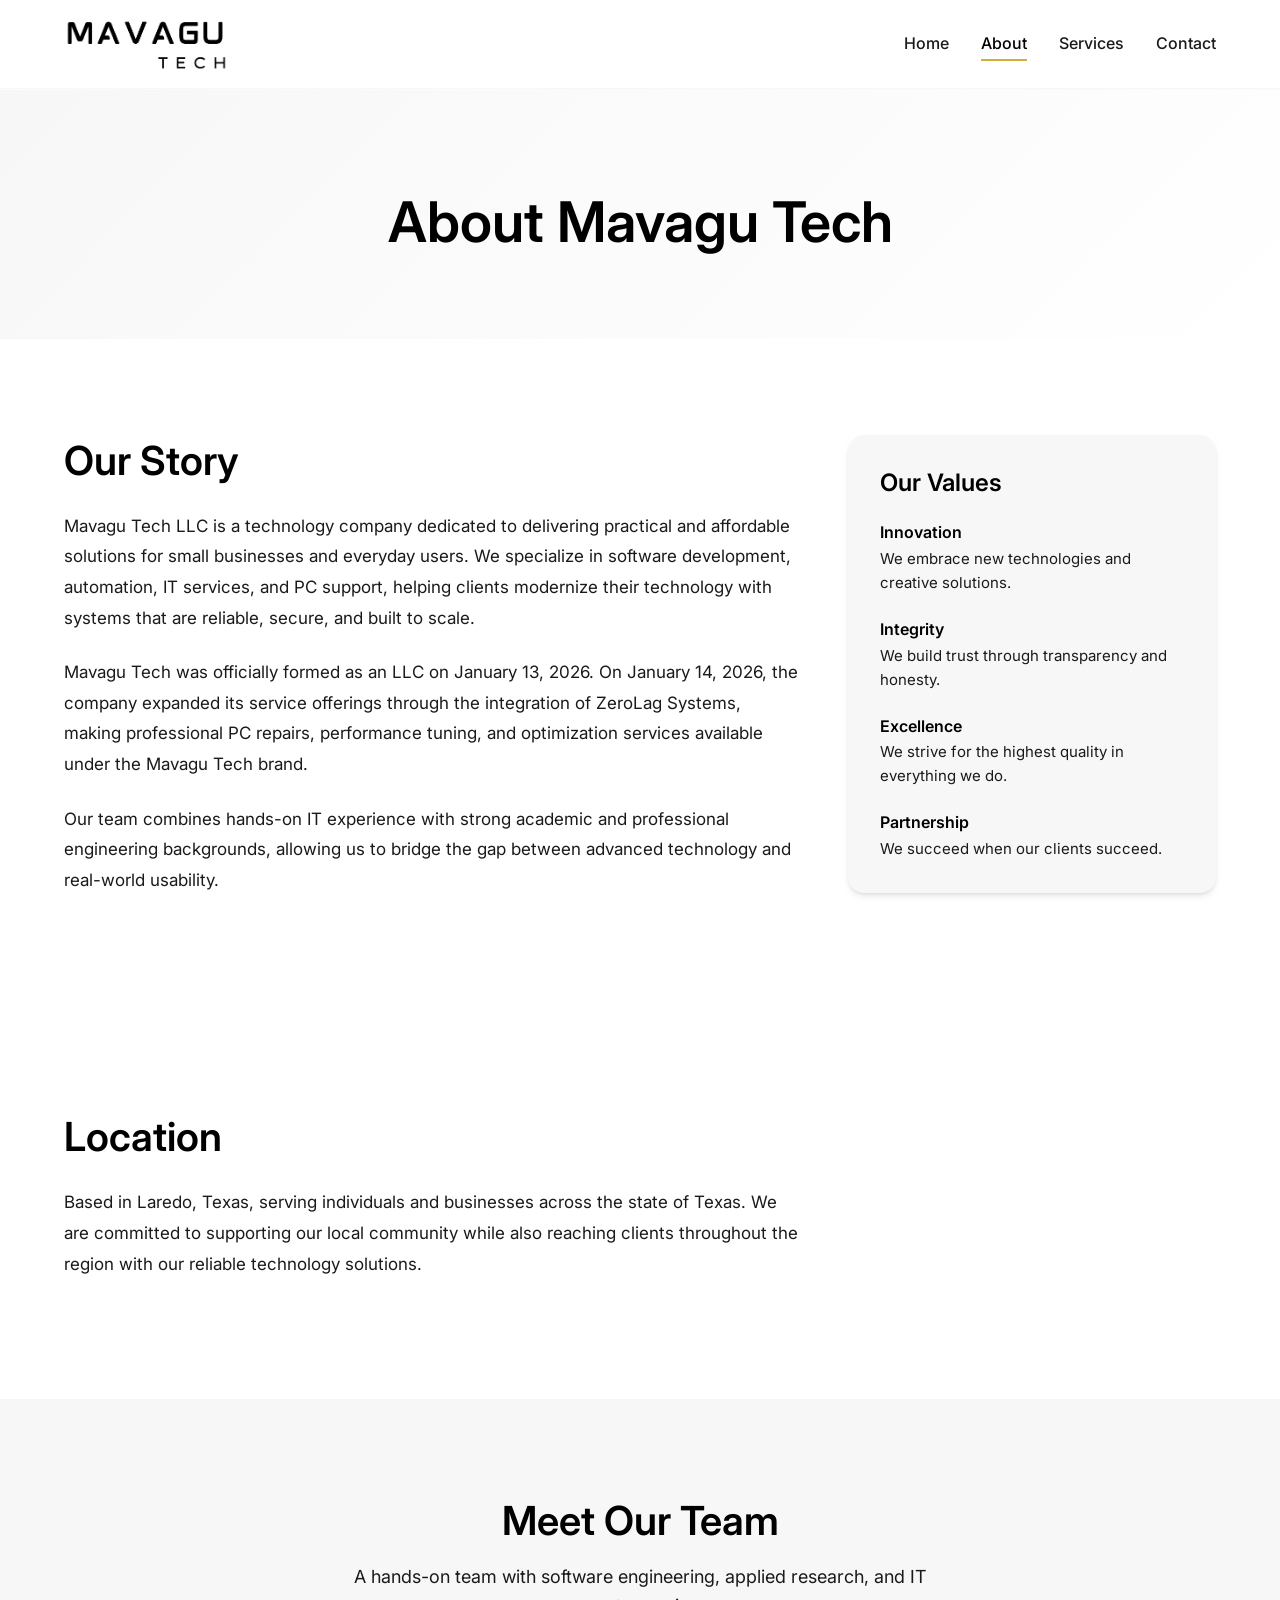
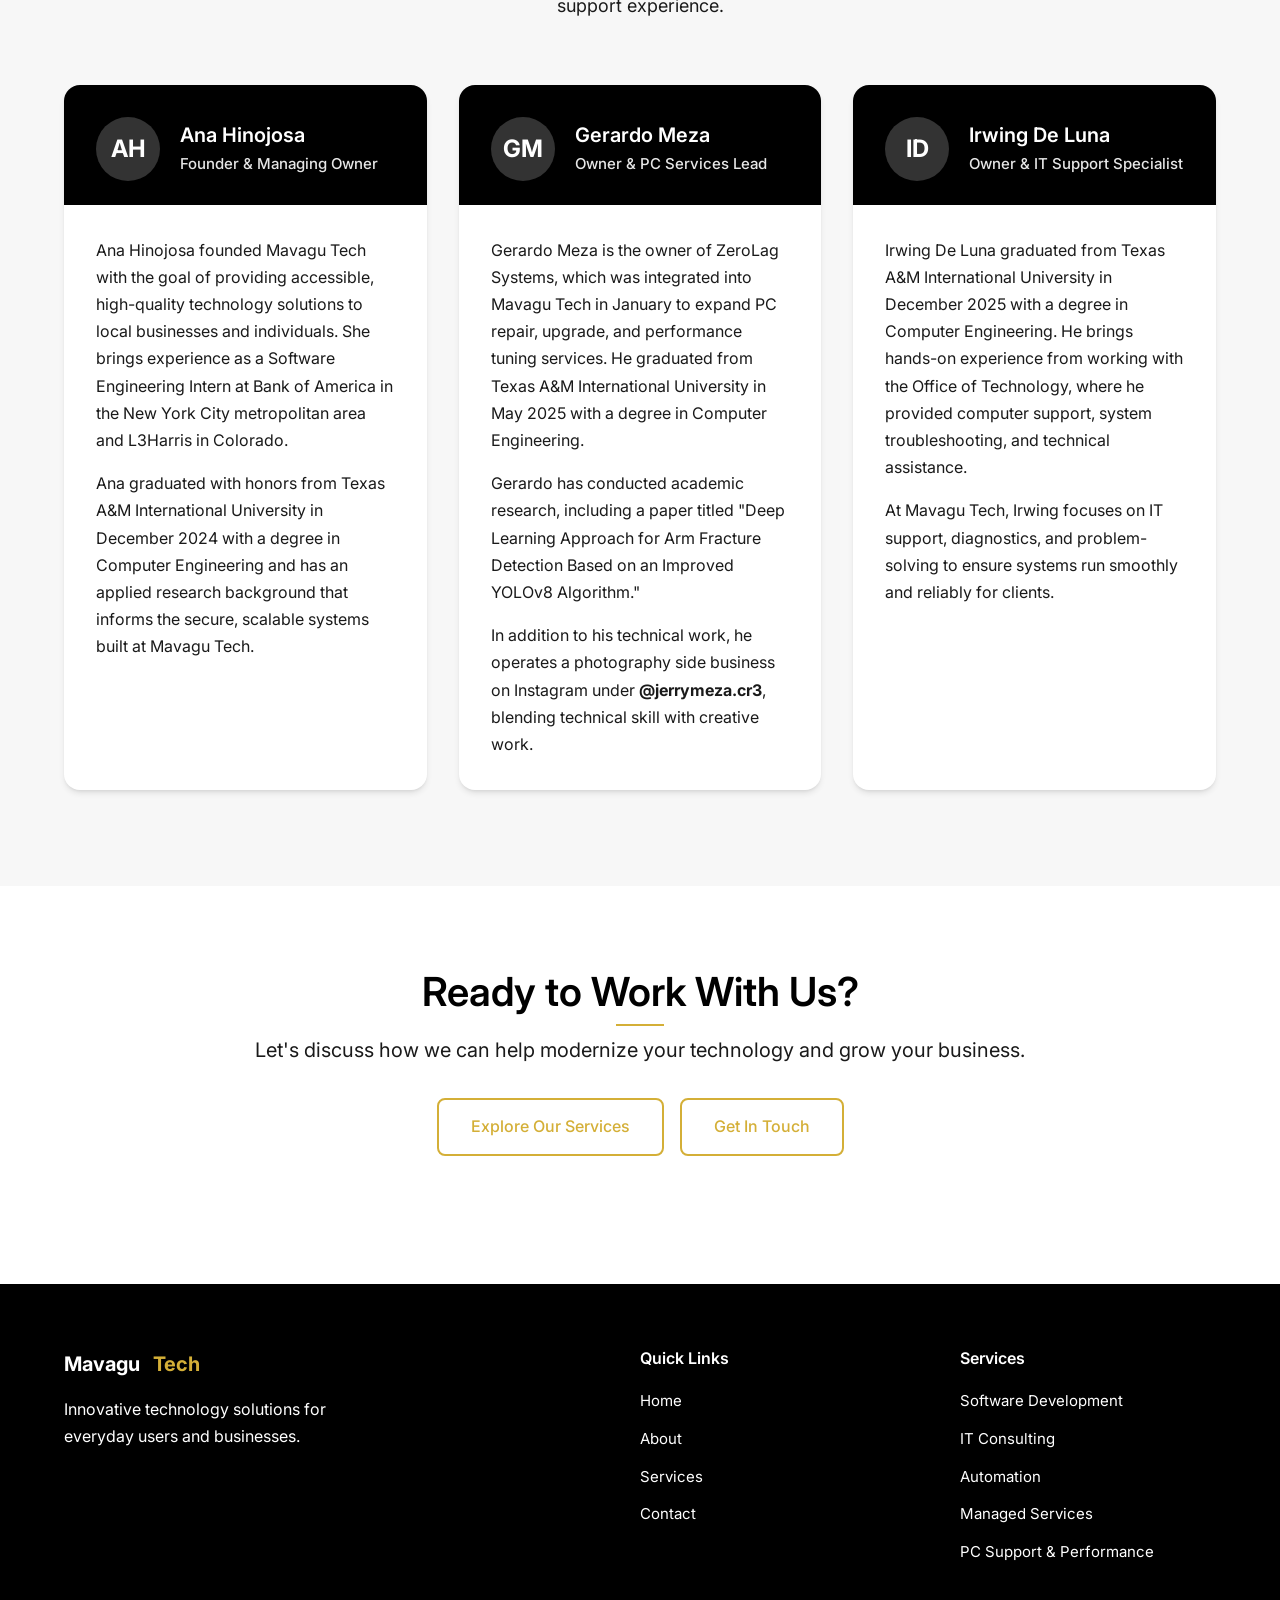
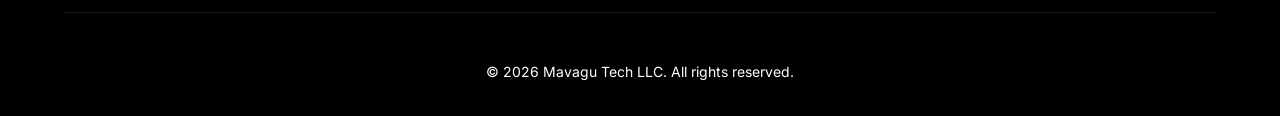
==== about/index.html @ 346a7f09 "done html" ====
<!DOCTYPE html>
<html lang="en">
<head>
  <meta charset="UTF-8" />
  <meta name="viewport" content="width=device-width, initial-scale=1.0" />
  <meta name="description" content="Learn more about Mavagu Tech LLC — our mission, experience, and values." />
  <title>About | Mavagu Tech</title>
  <link rel="stylesheet" href="/css/styles.css" />
  <link rel="preconnect" href="https://fonts.googleapis.com" />
  <link rel="preconnect" href="https://fonts.gstatic.com" crossorigin />
  <link href="https://fonts.googleapis.com/css2?family=Inter:wght@300;400;500;600;700&display=swap" rel="stylesheet" />
</head>

<body>
  <!-- Navigation -->
  <nav class="navbar">
    <div class="container">
      <a href="/" class="logo" aria-label="Mavagu Tech Home">
        <img src="/images/logo.png" alt="Mavagu Tech" class="logo-img" width="746" height="254" />
      </a>

      <button class="nav-toggle" aria-label="Toggle navigation" aria-expanded="false">
        <span class="hamburger"></span>
      </button>

      <ul class="nav-menu">
	        <li><a href="/" class="nav-link">Home</a></li>
	        <li><a href="/about/" class="nav-link active">About</a></li>
	        <li><a href="/service/" class="nav-link">Services</a></li>
	        <li><a href="/contact/" class="nav-link">Contact</a></li>
      </ul>
    </div>
  </nav>

  <!-- Page Content -->
  <main class="page">
    <!-- Hero Section -->
    <section class="page-hero about-hero">
      <div class="container">
        <div class="page-hero-content">
          <h1 class="page-hero-title">About Mavagu Tech</h1>
        </div>
      </div>
    </section>

    <!-- Company Story -->
    <section class="about-story">
      <div class="container">
        <div class="about-grid">
          <div class="about-main">
            <h2>Our Story</h2>
            <p>
              Mavagu Tech LLC is a technology company dedicated to delivering practical and affordable solutions for small businesses and everyday users.
              We specialize in software development, automation, IT services, and PC support, helping clients modernize their technology with systems
              that are reliable, secure, and built to scale.
            </p>

            <p>
              Mavagu Tech was officially formed as an LLC on January 13, 2026. On January 14, 2026, the company expanded its
              service offerings through the integration of ZeroLag Systems, making professional PC repairs, performance tuning, and optimization services
              available under the Mavagu Tech brand.
            </p>

            <p>
              Our team combines hands-on IT experience with strong academic and professional engineering backgrounds, allowing us to bridge the gap between
              advanced technology and real-world usability.
            </p>
          </div>

          <div class="about-sidebar">
            <div class="values-card">
              <h3>Our Values</h3>

              <div class="value-item">
                <div class="value-content">
                  <h4>Innovation</h4>
                  <p>We embrace new technologies and creative solutions.</p>
                </div>
              </div>

              <div class="value-item">
                <div class="value-content">
                  <h4>Integrity</h4>
                  <p>We build trust through transparency and honesty.</p>
                </div>
              </div>

              <div class="value-item">
                <div class="value-content">
                  <h4>Excellence</h4>
                  <p>We strive for the highest quality in everything we do.</p>
                </div>
              </div>

              <div class="value-item">
                <div class="value-content">
                  <h4>Partnership</h4>
                  <p>We succeed when our clients succeed.</p>
                </div>
              </div>

            </div>
          </div>
        </div>
      </div>
    </section>

        <!-- Company work -->
    <section class="about-story">
      <div class="container">
        <div class="about-grid">
          <div class="about-main">
            <h2>Location</h2>
            <p>
              Based in Laredo, Texas, serving individuals and businesses across the state of Texas.
              We are committed to supporting our local community while also reaching clients throughout the region with our reliable technology solutions.
            </p>
            </div>
        </div>
      </div>
    </section>

    <!-- Team Section -->
    <section class="team-section">
      <div class="container">
        <div class="section-header">
          <h2 class="section-title">Meet Our Team</h2>
          <p class="section-subtitle">
            A hands-on team with software engineering, applied research, and IT support experience.
          </p>
        </div>

        <div class="team-grid">
          <!-- Ana Hinojosa -->
          <div class="team-card">
            <div class="team-card-header">
              <div class="team-avatar">AH</div>
              <div class="team-info">
                <h3>Ana Hinojosa</h3>
                <p class="team-role">Founder & Managing Owner</p>
              </div>
            </div>
            <div class="team-card-body">
              <p>
                Ana Hinojosa founded Mavagu Tech with the goal of providing accessible, high-quality technology solutions to local businesses and individuals.
                She brings experience as a Software Engineering Intern at Bank of America in the New York City metropolitan area and L3Harris in Colorado.
              </p>
              <p>
                Ana graduated with honors from Texas A&M International University in December 2024 with a degree in Computer Engineering and has an applied research background that informs the secure,
                scalable systems built at Mavagu Tech.
              </p>
            </div>
          </div>

          <!-- Gerardo Meza -->
          <div class="team-card">
            <div class="team-card-header">
              <div class="team-avatar">GM</div>
              <div class="team-info">
                <h3>Gerardo Meza</h3>
                <p class="team-role">Owner & PC Services Lead</p>
              </div>
            </div>
            <div class="team-card-body">
              <p>
                Gerardo Meza is the owner of ZeroLag Systems, which was integrated into Mavagu Tech in January to expand PC repair, upgrade, and performance tuning
                services. He graduated from Texas A&M International University in May 2025 with a degree in Computer Engineering.
              </p>
              <p>
                Gerardo has conducted academic research, including a paper titled
                "Deep Learning Approach for Arm Fracture Detection Based on an Improved YOLOv8 Algorithm."
              </p>
              <p>
                In addition to his technical work, he operates a photography side business on Instagram under <strong>@jerrymeza.cr3</strong>, blending technical
                skill with creative work.
              </p>
            </div>
          </div>

          <!-- Irwing De Luna -->
          <div class="team-card">
            <div class="team-card-header">
              <div class="team-avatar">ID</div>
              <div class="team-info">
                <h3>Irwing De Luna</h3>
                <p class="team-role">Owner & IT Support Specialist</p>
              </div>
            </div>
            <div class="team-card-body">
              <p>
                Irwing De Luna graduated from Texas A&M International University in December 2025 with a degree in Computer Engineering.
                He brings hands-on experience from working with the Office of Technology, where he provided computer support, system troubleshooting, and technical assistance.
              </p>
              <p>
                At Mavagu Tech, Irwing focuses on IT support, diagnostics, and problem-solving to ensure systems run smoothly and reliably for clients.
              </p>
            </div>
          </div>
        </div>
      </div>
    </section>

    <!-- CTA Section -->
    <section class="cta-section">
      <div class="container">
        <div class="cta-box">
          <h2>Ready to Work With Us?</h2>
          <p>Let's discuss how we can help modernize your technology and grow your business.</p>
          <div class="cta-buttons">
	            <a href="/service/" class="btn btn-match">Explore Our Services</a>
	            <a href="/contact/" class="btn btn-match">Get In Touch</a>
          </div>
        </div>
      </div>
    </section>
  </main>

  <!-- Footer -->
  <footer class="footer">
    <div class="container">
      <div class="footer-content">
        <div class="footer-brand">
          <a href="/" class="logo" aria-label="Mavagu Tech Home">
            <span class="logo-text">Mavagu</span><span class="logo-accent">Tech</span>
          </a>
          <p>Innovative technology solutions for everyday users and businesses.</p>
        </div>

        <div class="footer-links">
          <h4>Quick Links</h4>
          <ul>
            <li><a href="/">Home</a></li>
            <li><a href="/about/">About</a></li>
            <li><a href="/service/">Services</a></li>
            <li><a href="/contact/">Contact</a></li>
          </ul>
        </div>

        <div class="footer-links">
          <h4>Services</h4>
          <ul>
            <li><a href="/service/">Software Development</a></li>
            <li><a href="/service/">IT Consulting</a></li>
            <li><a href="/service/">Automation</a></li>
            <li><a href="/service/">Managed Services</a></li>
            <li><a href="/service/">PC Support & Performance</a></li>
          </ul>
        </div>
      </div>

      <div class="footer-bottom">
        <p>&copy; 2026 Mavagu Tech LLC. All rights reserved.</p>
      </div>
    </div>
  </footer>

  <script src="/js/main.js" defer></script>
</body>
</html>
---- css/styles.css ----
/* =========================
   CSS Variables
========================= */
:root {
  --primary-color: #000000;
  --primary-dark: #000000;
  --primary-light: #000000;
  --secondary-color: #000000;
  --accent-color: #d4af37;

  --text-primary: #111111;
  --text-secondary: #1a1a1a;
  --text-light: #4d4d4d;

  --bg-primary: #ffffff;
  --bg-secondary: #f7f7f7;
  --bg-dark: #000000;

  --border-color: #e6e6e6;

  --shadow-sm: 0 1px 2px 0 rgb(0 0 0 / 0.05);
  --shadow-md: 0 4px 6px -1px rgb(0 0 0 / 0.1), 0 2px 4px -2px rgb(0 0 0 / 0.1);
  --shadow-lg: 0 10px 15px -3px rgb(0 0 0 / 0.1), 0 4px 6px -4px rgb(0 0 0 / 0.1);
  --shadow-xl: 0 20px 25px -5px rgb(0 0 0 / 0.1), 0 8px 10px -6px rgb(0 0 0 / 0.1);
  
  --accent-soft: rgba(212, 175, 55, 0.12);  /* light hover / background hint */
  --accent-ring: rgba(212, 175, 55, 0.25);  /* focus outline */
  --accent-border: rgba(212, 175, 55, 0.35); /* thin borders */

  --radius-sm: 0.375rem;
  --radius-md: 0.5rem;
  --radius-lg: 0.75rem;
  --radius-xl: 1rem;

  --transition: all 0.3s ease;
}

/* =========================
   Reset & Base
========================= */
*,
*::before,
*::after {
  box-sizing: border-box;
  margin: 0;
  padding: 0;
}

body {
  font-family: "Inter", -apple-system, BlinkMacSystemFont, "Segoe UI", Roboto, Oxygen, Ubuntu, sans-serif;
  font-size: 16px;
  line-height: 1.6;
  color: var(--text-primary);
  background-color: var(--bg-primary);
}

a {
  text-decoration: none;
  color: inherit;
  transition: var(--transition);
}

ul {
  list-style: none;
}

img {
  max-width: 100%;
  height: auto;
  display: block;
}

/* =========================
   Layout
========================= */
.container {
  width: 100%;
  max-width: 1200px;
  margin: 0 auto;
  padding: 0 1.5rem;
}

.page {
  padding-top: 90px;
}

/* =========================
   Typography
========================= */
h1,
h2,
h3,
h4,
h5,
h6 {
  font-weight: 600;
  line-height: 1.3;
  color: var(--secondary-color);
}

h1 {
  font-size: clamp(2rem, 5vw, 3.5rem);
}

h2 {
  font-size: clamp(1.75rem, 4vw, 2.5rem);
}

h3 {
  font-size: clamp(1.25rem, 3vw, 1.5rem);
}

/* =========================
   Buttons
========================= */
.btn {
  display: inline-flex;
  align-items: center;
  justify-content: center;
  padding: 0.875rem 2rem;
  font-size: 1rem;
  font-weight: 500;
  border-radius: var(--radius-md);
  border: 2px solid var(--accent-color);
  cursor: pointer;
  transition: var(--transition);
  text-decoration: none;
  background-color: #ffffff;
  color: var(--accent-color);
}

.btn:hover,
.btn-accent:hover,
.btn-secondary:hover,
.btn-match:hover {
  background-color: var(--accent-soft);
  transform: translateY(-2px);
  box-shadow: var(--shadow-md);
}
:focus-visible {
  outline: none;
  box-shadow: 0 0 0 3px var(--accent-ring);
  border-radius: 6px;
}

.btn-accent,
.btn-secondary,
.btn-match {
  background-color: #ffffff;
  color: var(--accent-color);
  border-color: var(--accent-color);
}

.btn-full {
  width: 100%;
}

/* =========================
   Navigation
========================= */
.navbar {
  position: fixed;
  top: 0;
  left: 0;
  right: 0;
  background-color: rgba(255, 255, 255, 0.95);
  backdrop-filter: blur(10px);
  z-index: 1000;
  padding: 1rem 0;
  box-shadow: var(--shadow-sm);
}
.navbar.is-scrolled {
  box-shadow: var(--shadow-md);
}

.navbar .container {
  display: flex;
  align-items: center;
  justify-content: space-between;
}

.logo {
  font-size: 1.5rem;
  font-weight: 700;
  display: inline-flex;
  align-items: center;
  gap: 0.75rem;
}

.logo-img {
  height: 56px;
  width: auto;
  object-fit: contain;
}

.logo-text {
  color: var(--secondary-color);
}

.logo-accent {
  color: var(--accent-color);
}

.nav-menu {
  display: flex;
  align-items: center;
  gap: 2rem;
}

.nav-overlay {
  position: fixed;
  inset: 0;
  background: rgba(0, 0, 0, 0.45);
  opacity: 0;
  pointer-events: none;
  transition: var(--transition);
  z-index: 900;
}

.nav-overlay.active {
  opacity: 1;
  pointer-events: auto;
}

.nav-link {
  font-weight: 500;
  color: var(--text-secondary);
  padding: 0.5rem 0;
  position: relative;
}

.nav-link:hover,
.nav-link.active {
  color: var(--accent-color);
}


.nav-link::after {
  content: "";
  position: absolute;
  bottom: 0;
  left: 0;
  width: 0;
  height: 2px;
  background-color: var(--accent-color);
  transition: var(--transition);
}

.nav-link:hover::after,
.nav-link.active::after {
  width: 100%;
}

.nav-link.active {
  color: var(--primary-color);
}

.nav-toggle {
  display: none;
  flex-direction: column;
  gap: 5px;
  background: none;
  border: none;
  cursor: pointer;
  padding: 0.5rem;
}

.hamburger {
  width: 24px;
  height: 2px;
  background-color: var(--secondary-color);
  position: relative;
  transition: var(--transition);
}

.hamburger::before,
.hamburger::after {
  content: "";
  position: absolute;
  left: 0;
  width: 24px;
  height: 2px;
  background-color: var(--secondary-color);
  transition: var(--transition);
}

.hamburger::before {
  top: -7px;
}

.hamburger::after {
  top: 7px;
}

/* =========================
   Hero
========================= */
.hero {
  position: relative;
  min-height: 100vh;
  display: flex;
  align-items: center;
  padding: 8rem 0 4rem;
  overflow: hidden;
}

.hero-bg {
  position: absolute;
  top: 0;
  right: 0;
  width: 50%;
  height: 100%;
  background: linear-gradient(135deg, var(--bg-secondary) 0%, var(--bg-primary) 100%);
  clip-path: polygon(20% 0, 100% 0, 100% 100%, 0% 100%);
  opacity: 0.1;
  z-index: -1;
}

.home-hero {
  background: var(--bg-primary);
  color: var(--text-primary);
  box-shadow: none;
}

.home-hero .hero-bg {
  opacity: 0.04;
}

.hero-grid {
  display: grid;
  grid-template-columns: repeat(2, minmax(0, 1fr));
  gap: 3rem;
  align-items: center;
}

.hero-kicker {
  display: inline-flex;
  align-items: center;
  gap: 0.5rem;
  text-transform: uppercase;
  letter-spacing: 0.3em;
  font-size: 0.75rem;
  font-weight: 600;
  color: var(--accent-color);
  margin-bottom: 1rem;
}


.home-hero .hero-content {
  padding: 2rem 0;
}

.home-hero .hero-title {
  color: var(--primary-color);
}

.home-hero .hero-subtitle {
  color: var(--text-secondary);
  max-width: 560px;
}

.hero-media {
  position: relative;
  display: flex;
  justify-content: center;
  align-items: center;
}

.hero-content {
  max-width: 700px;
  animation: fadeInUp 0.8s ease-out;
}

.hero-title {
  margin-bottom: 1.5rem;
  color: var(--secondary-color);
}

.hero-subtitle {
  font-size: 1.25rem;
  color: var(--text-secondary);
  margin-bottom: 2.5rem;
  line-height: 1.8;
}

.hero-image {
  width: min(420px, 100%);
  height: auto;
  border-radius: var(--radius-xl);
  box-shadow: var(--shadow-lg);
  border: 1px solid rgba(0, 0, 0, 0.08);
  background: #ffffff;
}

.hero-cta {
  display: flex;
  gap: 1rem;
  flex-wrap: wrap;
}

/* =========================
   Page Hero
========================= */
.page-hero {
  background: linear-gradient(135deg, var(--bg-secondary) 0%, var(--bg-primary) 100%);
  padding: 6rem 0 4rem;
  text-align: center;
}

.about-hero {
  background: linear-gradient(135deg, var(--bg-secondary) 0%, var(--bg-primary) 100%);
  color: var(--text-primary);
  box-shadow: none;
}

.page-hero-content {
  max-width: 800px;
  margin: 0 auto;
}

.page-hero-title {
  margin-bottom: 1rem;
  color: var(--secondary-color);
}

.page-hero-subtitle {
  font-size: 1.25rem;
  color: var(--text-secondary);
  line-height: 1.8;
}

/* =========================
   Sections
========================= */
section {
  padding: 6rem 0;
}

.section-header {
  text-align: center;
  margin-bottom: 4rem;
}

.section-title {
  margin-bottom: 1rem;
}

.section-subtitle {
  font-size: 1.125rem;
  color: var(--text-secondary);
  max-width: 600px;
  margin: 0 auto;
}

/* =========================
   About (index compatibility)
========================= */
.about-content {
  max-width: 800px;
}

.about-description {
  color: var(--text-secondary);
  margin-bottom: 1.5rem;
  line-height: 1.8;
}

/* =========================
   About Story
========================= */
.about-story {
  background-color: var(--bg-primary);
}

.about-grid {
  display: grid;
  grid-template-columns: 2fr 1fr;
  gap: 3rem;
  align-items: start;
}

.about-main h2 {
  margin-bottom: 1.5rem;
  color: var(--secondary-color);
}

.about-main p {
  color: var(--text-secondary);
  margin-bottom: 1.5rem;
  line-height: 1.8;
  font-size: 1.0625rem;
}

.about-sidebar {
  position: sticky;
  top: 120px;
}

.values-card {
  background-color: var(--bg-secondary);
  padding: 2rem;
  border-radius: var(--radius-xl);
  box-shadow: var(--shadow-md);
}

.values-card h3 {
  margin-bottom: 1.5rem;
  color: var(--secondary-color);
}

.value-item {
  display: flex;
  gap: 1rem;
  margin-bottom: 1.5rem;
}

.value-item:last-child {
  margin-bottom: 0;
}

.value-content h4 {
  font-size: 1rem;
  margin-bottom: 0.25rem;
  color: var(--secondary-color);
}

.value-content p {
  font-size: 0.9375rem;
  color: var(--text-secondary);
  line-height: 1.6;
}

/* =========================
   Services (grid cards)
========================= */
.services {
  background-color: var(--bg-secondary);
}

.services-grid {
  display: grid;
  grid-template-columns: repeat(auto-fit, minmax(320px, 1fr));
  gap: 2rem;
  margin-bottom: 3rem;
}

.service-card {
  background-color: var(--bg-primary);
  padding: 2.5rem;
  border-radius: var(--radius-xl);
  box-shadow: var(--shadow-md);
  transition: var(--transition);
}

.service-card:hover {
  transform: translateY(-8px);
  box-shadow: var(--shadow-xl);
}

.service-title {
  margin-bottom: 1rem;
}

.service-description {
  color: var(--text-secondary);
  line-height: 1.7;
}

.services-cta {
  text-align: center;
}

/* =========================
   Services Detail
========================= */
.services-detail {
  background-color: var(--bg-primary);
  padding: 4rem 0;
}

.service-detail-card {
  background-color: var(--bg-secondary);
  border-radius: var(--radius-xl);
  padding: 3rem;
  margin-bottom: 2.5rem;
  box-shadow: var(--shadow-md);
  transition: var(--transition);
  border-left: 4px solid var(--accent-color);
}

.service-detail-card:hover {
  box-shadow: var(--shadow-lg);
  transform: translateX(4px);
}

.service-detail-card:last-child {
  margin-bottom: 0;
}

.service-detail-header {
  display: flex;
  align-items: center;
  gap: 1.5rem;
  margin-bottom: 1.5rem;
  padding-bottom: 1.5rem;
  border-bottom: 2px solid var(--border-color);
}

.service-number {
  font-size: 2.5rem;
  font-weight: 700;
  color: var(--primary-color);
  line-height: 1;
  opacity: 0.3;
  min-width: 60px;
}

.service-detail-header h2 {
  margin: 0;
  color: var(--secondary-color);
  font-size: clamp(1.5rem, 3vw, 2rem);
}

.service-detail-content {
  padding-left: 76px;
}

.service-intro {
  font-size: 1.125rem;
  color: var(--text-primary);
  margin-bottom: 1.5rem;
  line-height: 1.7;
  font-weight: 500;
}

.service-detail-content h3 {
  font-size: 1.125rem;
  color: var(--secondary-color);
  margin-bottom: 1rem;
  margin-top: 1.5rem;
}

.service-list {
  list-style: none;
  margin: 0 0 1.5rem 0;
  padding: 0;
}

.service-list li {
  color: var(--text-secondary);
  margin-bottom: 0.75rem;
  padding-left: 1.75rem;
  position: relative;
  line-height: 1.7;
}

.service-list li::before {
  content: "→";
  position: absolute;
  left: 0;
  color: var(--accent-color);
  font-weight: 700;
}

.service-sublist {
  list-style: none;
  margin: 0.5rem 0 0 0;
  padding: 0;
}

.service-sublist li {
  color: var(--text-secondary);
  margin-bottom: 0.5rem;
  padding-left: 1.5rem;
  position: relative;
}

.service-sublist li::before {
  content: "•";
  position: absolute;
  left: 0;
  color: var(--primary-light);
}

.service-summary {
  color: var(--text-secondary);
  line-height: 1.7;
  margin-top: 1.5rem;
  padding-top: 1.5rem;
  border-top: 1px solid var(--border-color);
}

/* =========================
   Team
========================= */
.team-section {
  background-color: var(--bg-secondary);
}

.team-grid {
  display: grid;
  grid-template-columns: repeat(auto-fit, minmax(320px, 1fr));
  gap: 2rem;
}

.team-card {
  background-color: var(--bg-primary);
  border-radius: var(--radius-xl);
  box-shadow: var(--shadow-md);
  overflow: hidden;
  transition: var(--transition);
}

.team-card:hover {
  transform: translateY(-4px);
  box-shadow: var(--shadow-xl);
}

.team-card-header {
  display: flex;
  align-items: center;
  gap: 1.25rem;
  padding: 2rem 2rem 1.5rem;
  background: linear-gradient(135deg, var(--primary-color) 0%, var(--primary-light) 100%);
  color: white;
}

.team-avatar {
  width: 64px;
  height: 64px;
  border-radius: 50%;
  background-color: rgba(255, 255, 255, 0.2);
  backdrop-filter: blur(10px);
  display: flex;
  align-items: center;
  justify-content: center;
  font-size: 1.5rem;
  font-weight: 700;
  color: white;
  flex-shrink: 0;
}

.team-info h3 {
  font-size: 1.25rem;
  margin-bottom: 0.25rem;
  color: white;
}

.team-role {
  font-size: 0.9375rem;
  color: rgba(255, 255, 255, 0.9);
  font-weight: 500;
}

.team-card-body {
  padding: 2rem;
}

.team-card-body p {
  color: var(--text-secondary);
  line-height: 1.7;
  margin-bottom: 1rem;
}

.team-card-body p:last-child {
  margin-bottom: 0;
}

/* =========================
   CTA
========================= */
.cta-section {
  background: none;
  padding: 5rem 0;
  margin-bottom: 3rem;
}

.cta-box {
  text-align: center;
  color: var(--primary-color);
}

.cta-box h2 {
  color: var(--primary-color);
  margin-bottom: 1rem;
  font-size: clamp(1.75rem, 4vw, 2.5rem);
  position: relative;
  display: inline-block;
}

.cta-box h2::after {
  content: "";
  position: absolute;
  left: 50%;
  bottom: -0.5rem;
  width: 48px;
  height: 2px;
  background-color: var(--accent-color);
  transform: translateX(-50%);
}
.cta-box p {
  font-size: 1.25rem;
  margin-bottom: 2rem;
  color: var(--text-secondary);
}

.cta-buttons {
  display: flex;
  gap: 1rem;
  justify-content: center;
  flex-wrap: wrap;
}

.cta-section .btn-secondary {
  background-color: #ffffff;
  color: var(--accent-color);
  border-color: var(--accent-color);
}

.cta-section .btn-secondary:hover {
  background-color: var(--accent-soft);
}

.cta-section .btn-primary {
  background-color: #ffffff;
  color: var(--accent-color);
  border-color: var(--accent-color);
}

.cta-section .btn-primary:hover {
  background-color: var(--accent-soft);
}

/* =========================
   Social Links (used on index + contact)
========================= */
.social-cards {
  padding-bottom: 2rem; /* keep tighter spacing before footer */
}

.social-icons {
  display: flex;
  flex-direction: column;
  gap: 1rem;
}

.social-link {
  display: flex;
  align-items: center;
  gap: 1rem;
  padding: 1rem 1.25rem;
  background-color: var(--bg-secondary);
  border-radius: var(--radius-md);
  transition: var(--transition);
  color: var(--text-primary);
  border: 1px solid transparent;
}

.social-link:hover {
  background-color: var(--bg-primary);
  border: 1px solid var(--accent-border);
  color: var(--text-primary);
  transform: translateX(4px);
}

.social-link svg {
  width: 24px;
  height: 24px;
  flex-shrink: 0;
}

.social-link span {
  font-weight: 500;
}

/* =========================
   Contact Section
========================= */
.contact-section {
  background-color: var(--bg-primary);
  padding: 4rem 0 6rem;
}

.contact-grid {
  display: grid;
  grid-template-columns: 1fr 1.5fr;
  gap: 4rem;
  align-items: start;
}

.contact-info-wrapper h2 {
  margin-bottom: 1rem;
  color: var(--secondary-color);
}

.contact-intro {
  color: var(--text-secondary);
  margin-bottom: 2.5rem;
  line-height: 1.7;
}

.contact-methods {
  display: flex;
  flex-direction: column;
  gap: 2rem;
  margin-bottom: 3rem;
}

.contact-method {
  display: flex;
  gap: 1.25rem;
  align-items: flex-start;
}

.contact-icon {
  width: 48px;
  height: 48px;
  background: linear-gradient(135deg, var(--primary-color) 0%, var(--primary-light) 100%);
  border-radius: var(--radius-md);
  display: flex;
  align-items: center;
  justify-content: center;
  color: white;
  flex-shrink: 0;
}

.contact-details h3 {
  font-size: 1rem;
  margin-bottom: 0.25rem;
  color: var(--secondary-color);
}

.contact-details a {
  color: var(--primary-color);
  font-size: 1.125rem;
  font-weight: 500;
  transition: var(--transition);
}

.contact-details a:hover {
  color: var(--primary-dark);
}

.social-links-contact h3 {
  font-size: 1rem;
  margin-bottom: 1rem;
  color: var(--secondary-color);
}

.contact-form-wrapper {
  position: sticky;
  top: 120px;
}

.contact-form-card {
  background-color: var(--bg-secondary);
  padding: 3rem;
  border-radius: var(--radius-xl);
  box-shadow: var(--shadow-lg);
}

.contact-form-card h2 {
  margin-bottom: 0.75rem;
  color: var(--secondary-color);
}

.form-intro {
  color: var(--text-secondary);
  margin-bottom: 2rem;
  line-height: 1.6;
}

.contact-form .form-group {
  margin-bottom: 1.5rem;
}

.contact-form label {
  display: block;
  margin-bottom: 0.5rem;
  font-weight: 500;
  color: var(--secondary-color);
  font-size: 0.9375rem;
}

.contact-form input,
.contact-form textarea {
  width: 100%;
  padding: 0.875rem 1rem;
  font-size: 1rem;
  font-family: inherit;
  border: 2px solid var(--border-color);
  border-radius: var(--radius-md);
  transition: var(--transition);
  background-color: var(--bg-primary);
  color: var(--text-primary);
}

.contact-form input:focus,
.contact-form textarea:focus {
  outline: none;
  border-color: var(--accent-color);
  box-shadow: 0 0 0 3px var(--accent-ring);
}

.contact-form input::placeholder,
.contact-form textarea::placeholder {
  color: var(--text-light);
}

.contact-form textarea {
  resize: vertical;
  min-height: 120px;
}

/* =========================
   Footer
========================= */
.footer {
  background-color: var(--bg-dark);
  color: #fff;
  padding: 4rem 0 2rem;
  margin-top: 0; /* prevents accidental extra spacing */
}

.footer-content {
  display: grid;
  grid-template-columns: 2fr 1fr 1fr;
  gap: 4rem;
  margin-bottom: 3rem;
  padding-bottom: 3rem;
  border-bottom: 1px solid rgba(255, 255, 255, 0.1);
}

.footer-brand {
  max-width: 300px;
}

.footer .logo {
  margin-bottom: 1rem;
  font-size: 1.25rem;
}

.footer .logo-img {
  display: none;
}

.footer .logo-text {
  color: #ffffff;
  margin-right: 0.5px;
}

.footer .logo-accent {
  color: var(--accent-color);
}

.footer-brand p {
  color: #ffffff;
  line-height: 1.7;
}

.footer-links h4 {
  color: #fff;
  font-size: 1rem;
  margin-bottom: 1.25rem;
}

.footer-links ul {
  display: flex;
  flex-direction: column;
  gap: 0.75rem;
}

.footer-links a {
  color: #ffffff;
  font-size: 0.9375rem;
}

.footer-links a:hover {
  color: var(--accent-color);
}

.footer-bottom {
  text-align: center;
}

.footer-bottom p {
  color: #ffffff;
  font-size: 0.875rem;
}

/* =========================
   Responsive
========================= */
@media (max-width: 1024px) {
  .about-grid {
    grid-template-columns: 1fr;
  }

  .about-sidebar {
    position: static;
  }

  .footer-content {
    grid-template-columns: 1fr 1fr;
  }

  .footer-brand {
    grid-column: span 2;
  }

  .contact-grid {
    grid-template-columns: 1fr;
    gap: 3rem;
  }

  .contact-form-wrapper {
    position: static;
  }

  .hero-grid {
    grid-template-columns: 1fr;
  }
}

@media (max-width: 768px) {
  .nav-toggle {
    display: flex;
  }

  .nav-menu {
    position: absolute;
    top: 100%;
    left: 0;
    right: 0;
    background-color: var(--bg-primary);
    flex-direction: column;
    padding: 1.5rem;
    box-shadow: var(--shadow-lg);
    opacity: 0;
    visibility: hidden;
    transform: translateY(-10px);
    transition: var(--transition);
    z-index: 2000;
    pointer-events: none;
  }

  .nav-menu.active {
    opacity: 1;
    visibility: visible;
    transform: translateY(0);
    pointer-events: auto;
  }

  .hero {
    padding: 6rem 0 3rem;
  }

  .hero-bg {
    width: 100%;
    clip-path: none;
    opacity: 0.05;
  }

  .hero-cta {
    flex-direction: column;
  }

  .hero-cta .btn {
    width: 100%;
  }

  .hero-media {
    order: -1;
  }

  .page-hero {
    padding: 5rem 0 3rem;
  }

  .services-grid,
  .team-grid {
    grid-template-columns: 1fr;
  }

  .cta-buttons {
    flex-direction: column;
  }

  .cta-buttons .btn {
    width: 100%;
  }

  .footer-content {
    grid-template-columns: 1fr;
    gap: 2rem;
  }

  section {
    padding: 4rem 0;
  }

  .contact-section {
    padding: 3rem 0 4rem;
  }

  .contact-form-card {
    padding: 2rem 1.5rem;
  }

  .social-link {
    padding: 0.875rem 1rem;
  }

  /* Services detail responsive */
  .service-detail-card {
    padding: 2rem 1.5rem;
  }

  .service-detail-header {
    flex-direction: column;
    align-items: flex-start;
    gap: 0.5rem;
  }

  .service-number {
    font-size: 2rem;
  }

  .service-detail-content {
    padding-left: 0;
  }
}

@media (max-width: 480px) {
  .container {
    padding: 0 1rem;
  }
  .service-card,
  .team-card,
  .values-card,
  .contact-form-card {
    border: 1px solid transparent;
  }

  .team-card-header {
    padding: 1.5rem 1.5rem 1rem;
  }
  .contact-method {
    flex-direction: column;
    gap: 0.75rem;
  }

  .service-detail-card {
    padding: 1.5rem 1rem;
    border-left-width: 3px;
  }
}

/* =========================
   Animations
========================= */
@keyframes fadeInUp {
  from {
    opacity: 0;
    transform: translateY(30px);
  }
  to {
    opacity: 1;
    transform: translateY(0);
  }
}

to {
    transform: translateX(-50%);
  }
}
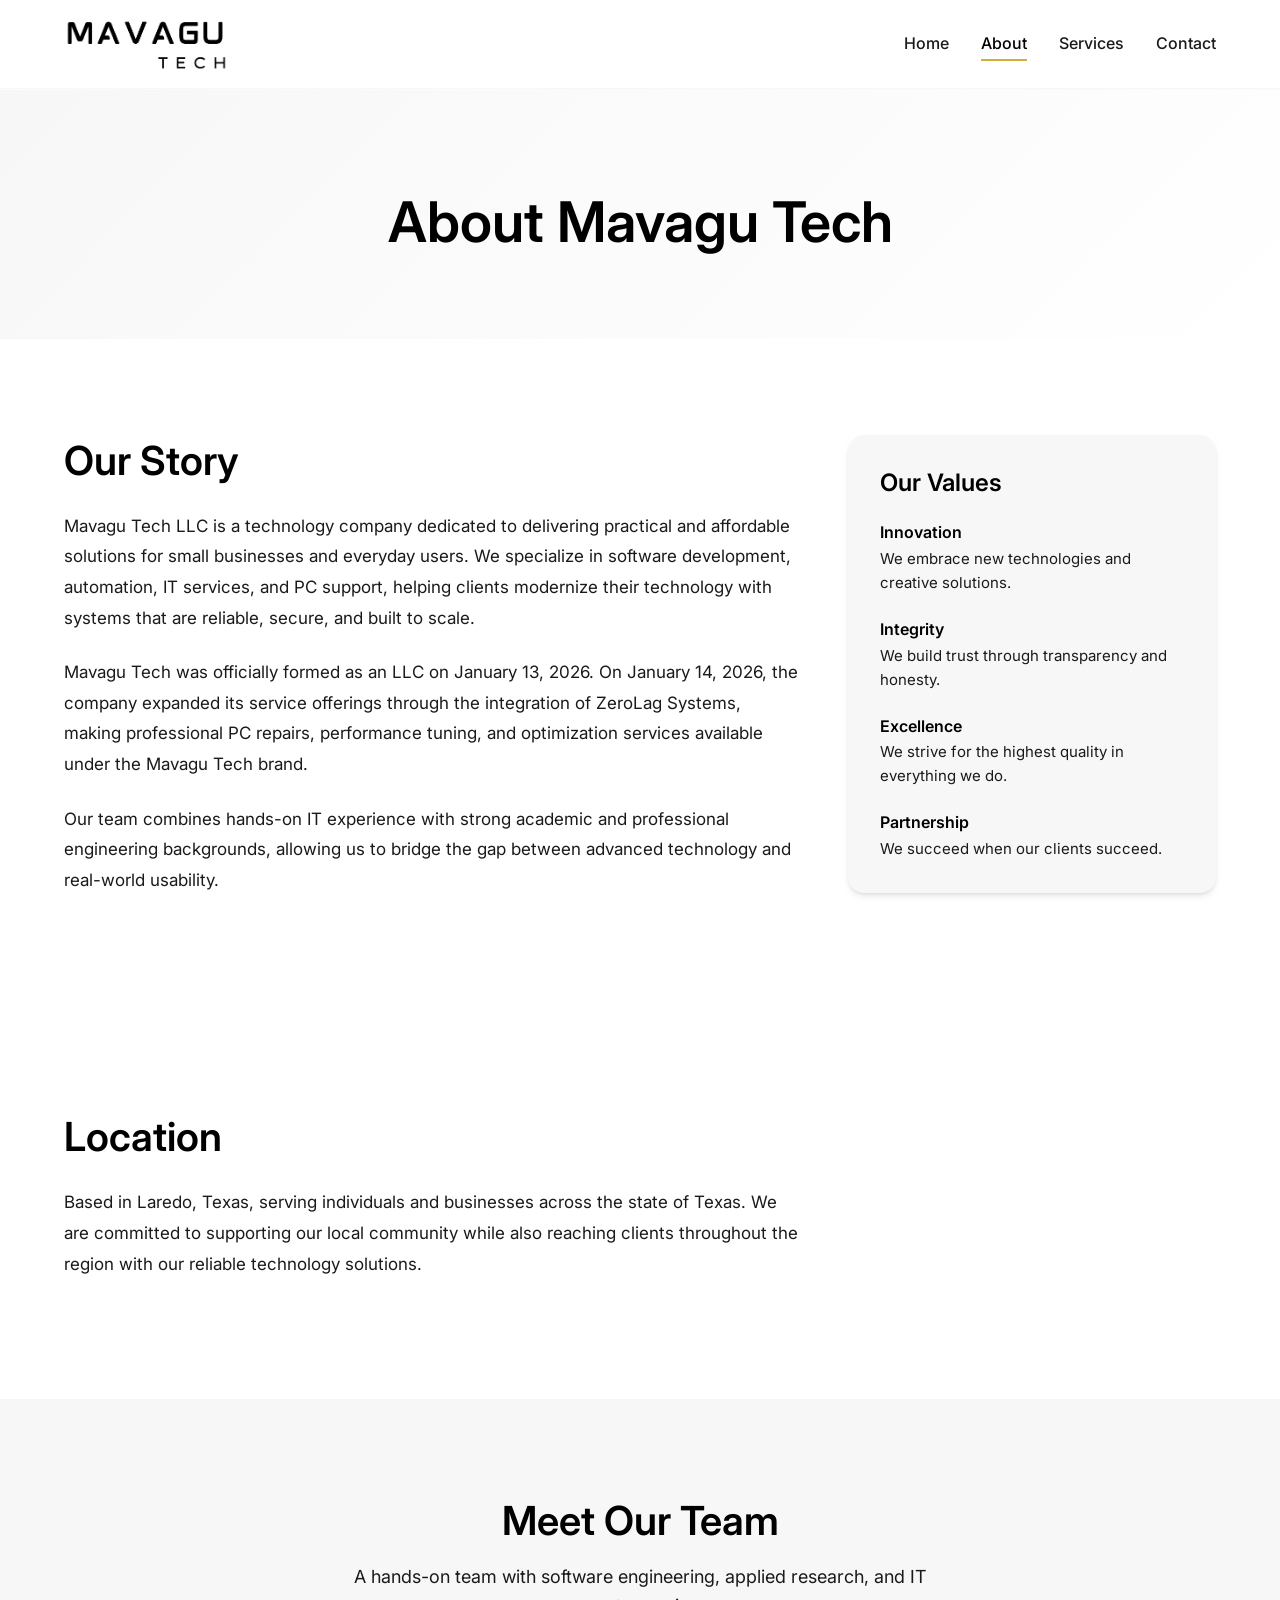
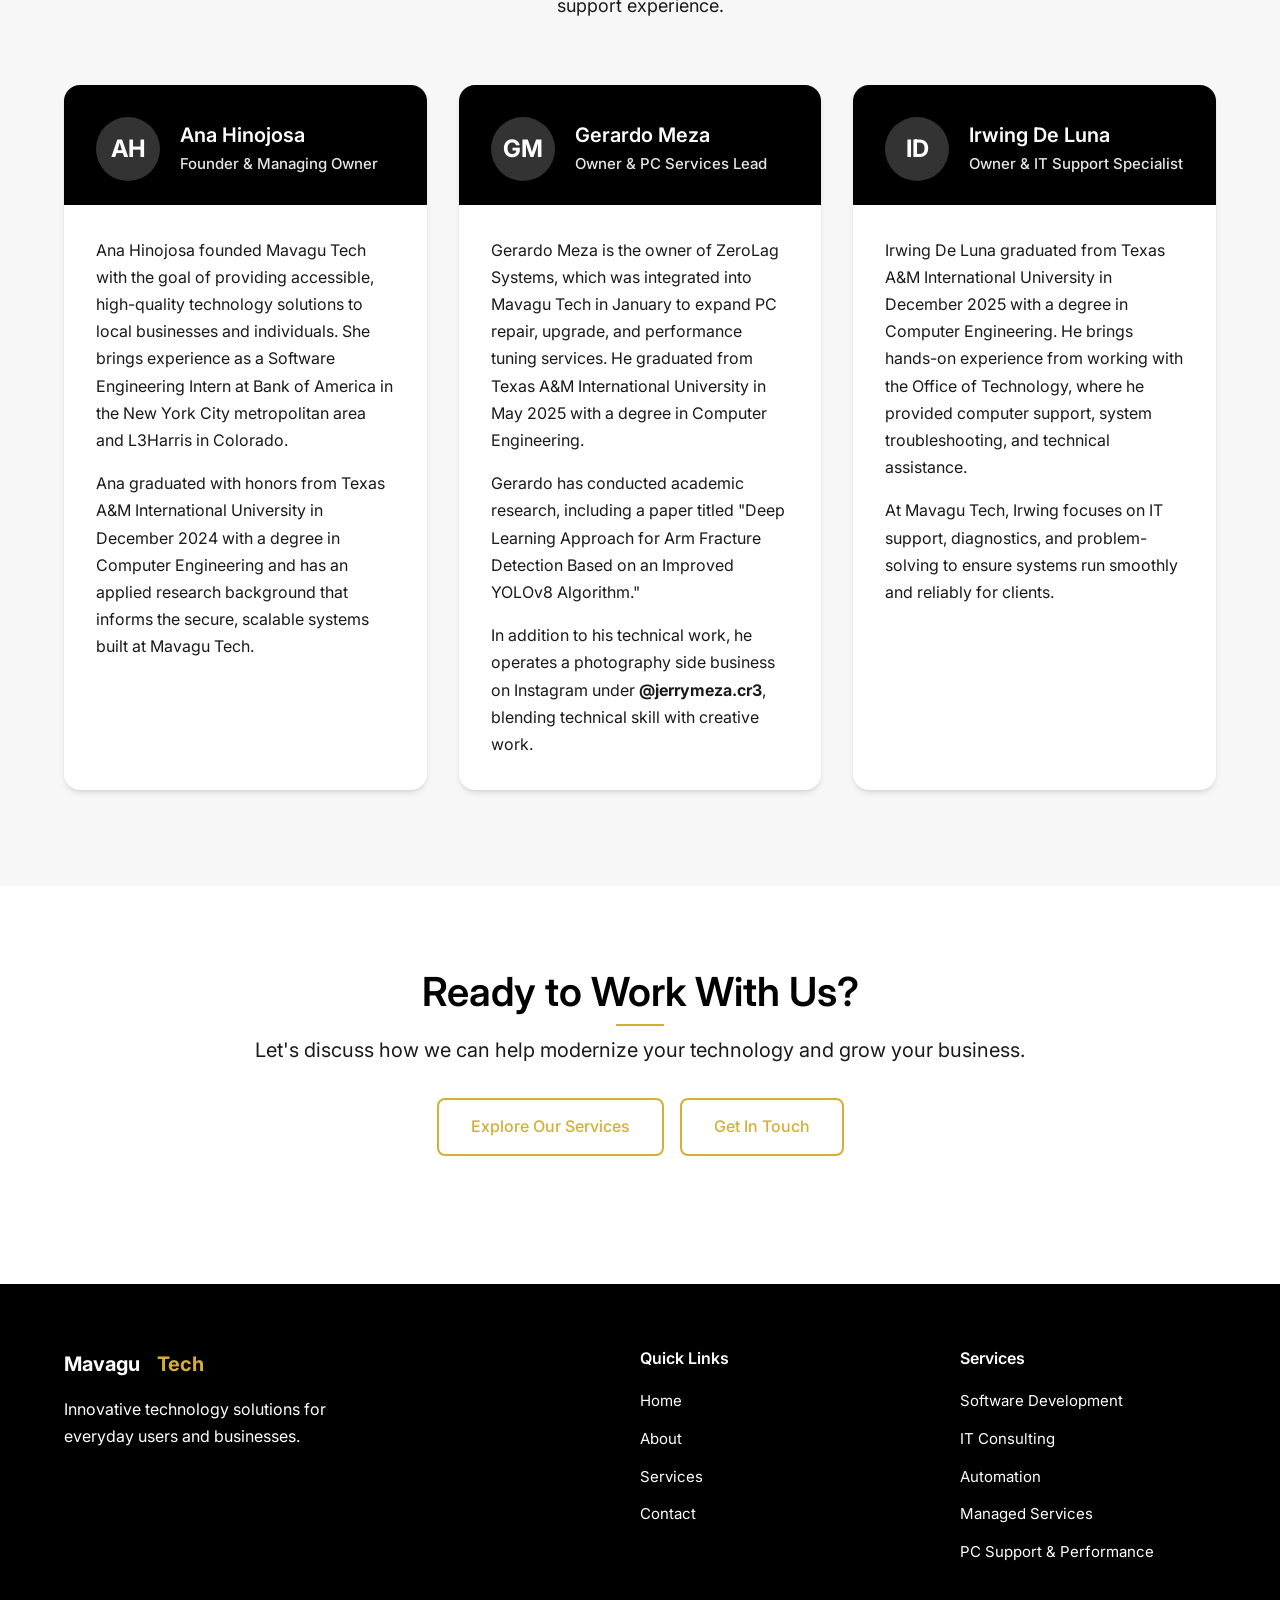
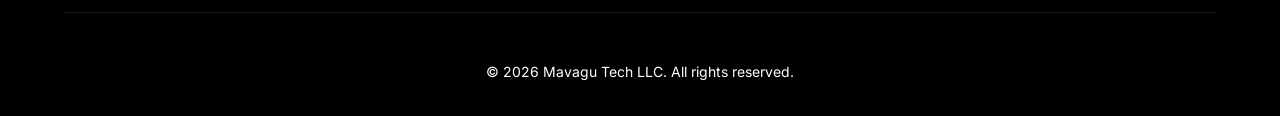
==== commit b1c02d3f: "footer" ====
--- a/about/index.html
+++ b/about/index.html
@@ -220,7 +220,14 @@
     <div class="container">
       <div class="footer-content">
         <div class="footer-brand">
-          <a href="/" class="logo" aria-label="Mavagu Tech Home">
+          <a
+            href="/"
+            class="logo"
+            aria-label="Mavagu Tech Home"
+            data-typewriter
+            data-typewriter-speed="110"
+            data-typewriter-delay="250"
+          >
             <span class="logo-text">Mavagu</span><span class="logo-accent">Tech</span>
           </a>
           <p>Innovative technology solutions for everyday users and businesses.</p>
--- a/css/styles.css
+++ b/css/styles.css
@@ -1038,6 +1038,8 @@
 .footer .logo {
   margin-bottom: 1rem;
   font-size: 1.25rem;
+  display: inline-flex;
+  align-items: baseline;
 }
 
 .footer .logo-img {
@@ -1046,11 +1048,42 @@
 
 .footer .logo-text {
   color: #ffffff;
-  margin-right: 0.5px;
+  margin-right: 0.35ch;
 }
 
 .footer .logo-accent {
   color: var(--accent-color);
+}
+
+.footer .logo.typewriter-active {
+  position: relative;
+  padding-right: 0.2em;
+}
+
+.footer .logo.typewriter-active::after {
+  content: "";
+  width: 2px;
+  height: 1.05em;
+  margin-left: 0.08em;
+  align-self: center;
+  background-color: var(--accent-color);
+  animation: footer-caret-blink 0.8s steps(1, end) infinite;
+}
+
+.footer .logo.typewriter-complete::after {
+  animation: footer-caret-blink 0.8s steps(1, end) 3 forwards;
+}
+
+@keyframes footer-caret-blink {
+  0%,
+  49% {
+    opacity: 1;
+  }
+
+  50%,
+  100% {
+    opacity: 0;
+  }
 }
 
 .footer-brand p {
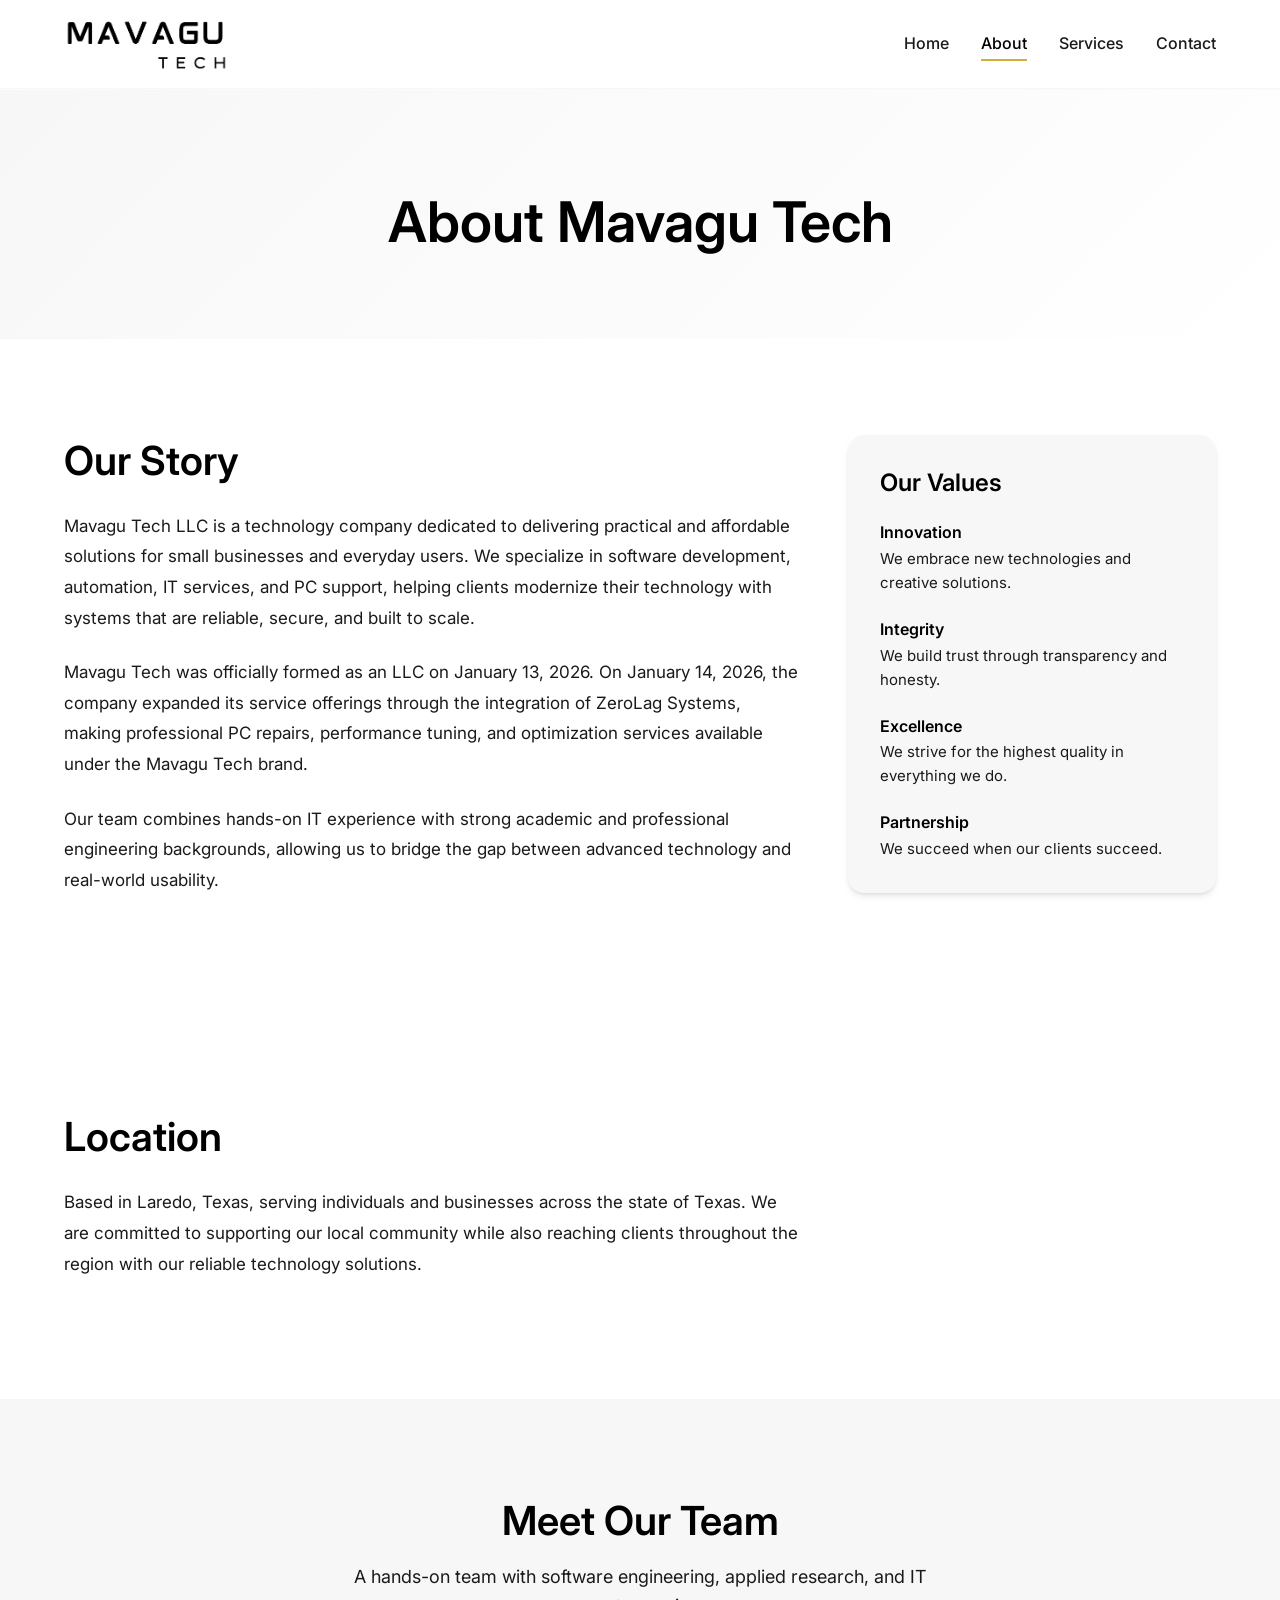
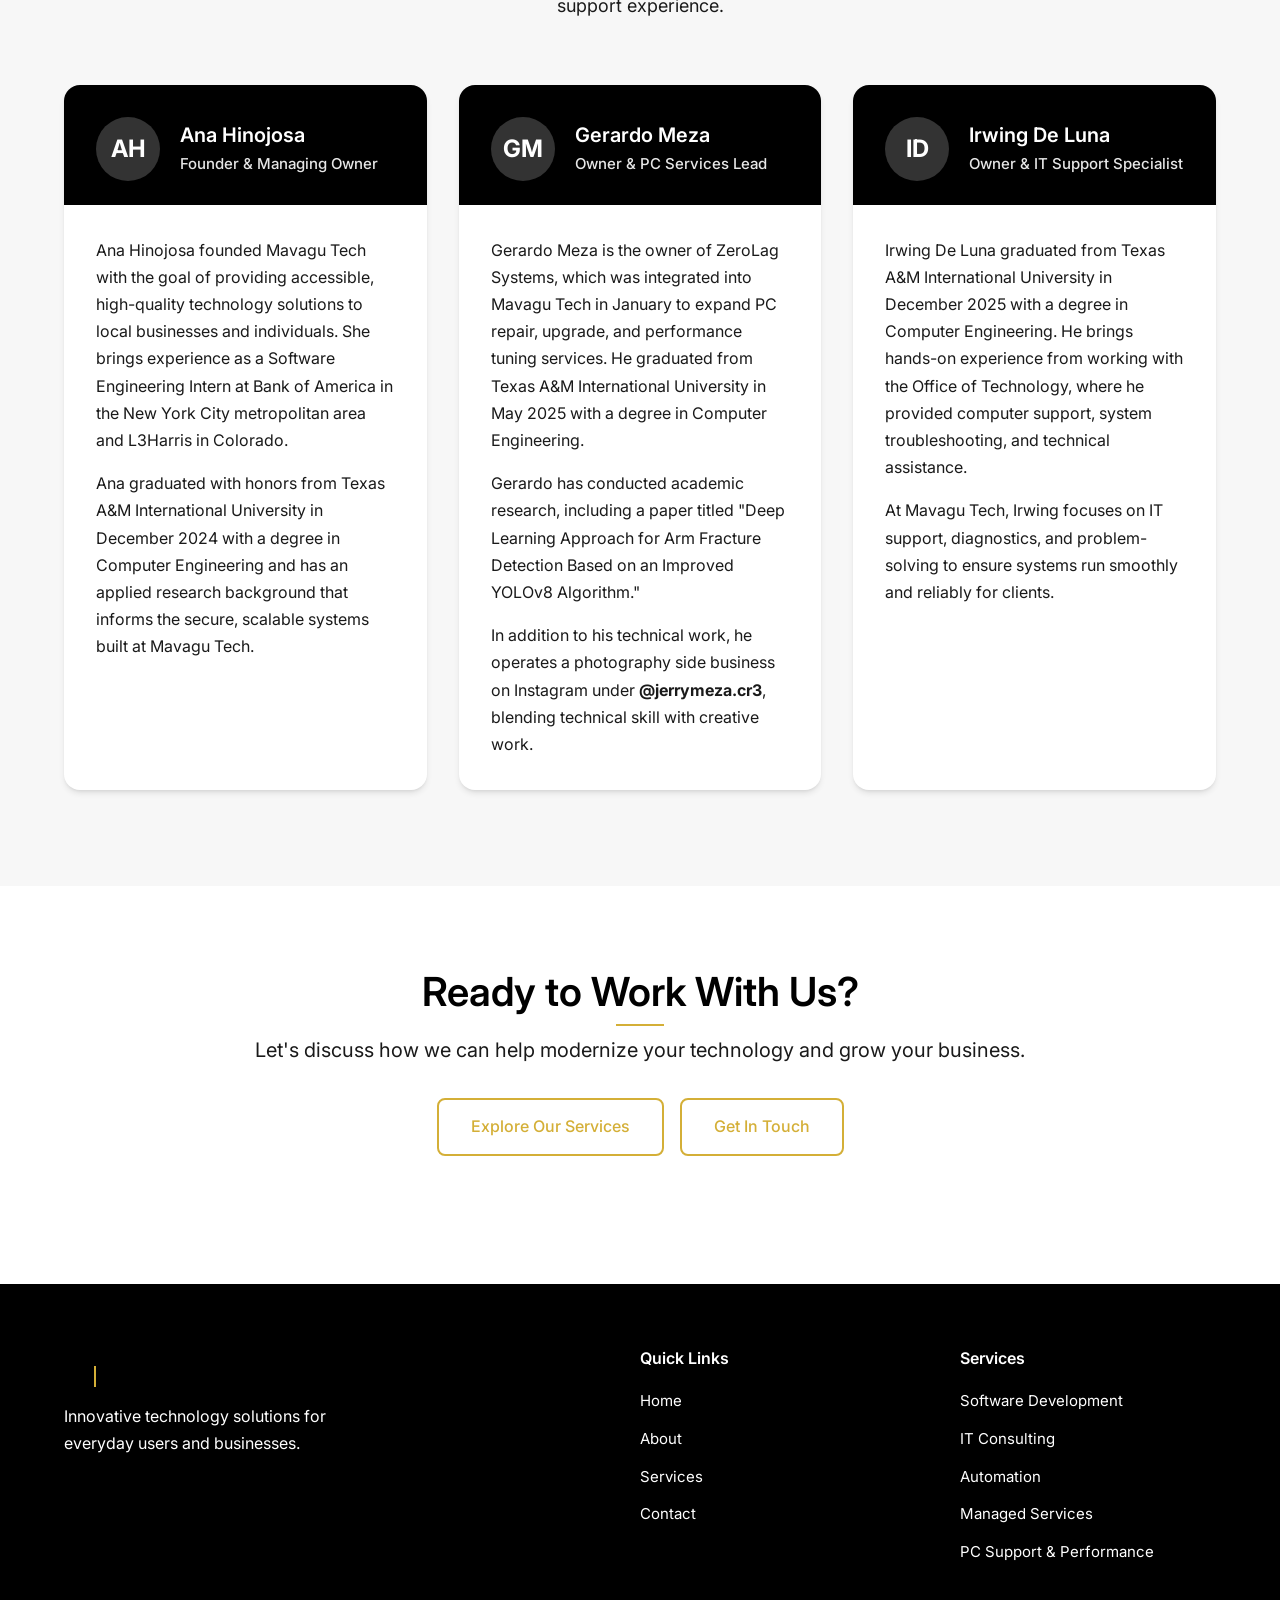
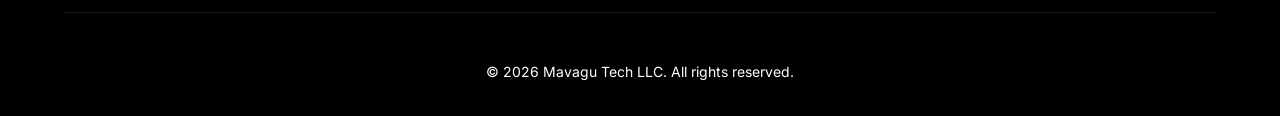
==== commit 7a5e62f7: "type" ====
--- a/about/index.html
+++ b/about/index.html
@@ -226,7 +226,7 @@
             aria-label="Mavagu Tech Home"
             data-typewriter
             data-typewriter-speed="110"
-            data-typewriter-delay="250"
+            data-typewriter-delay="550"
           >
             <span class="logo-text">Mavagu</span><span class="logo-accent">Tech</span>
           </a>
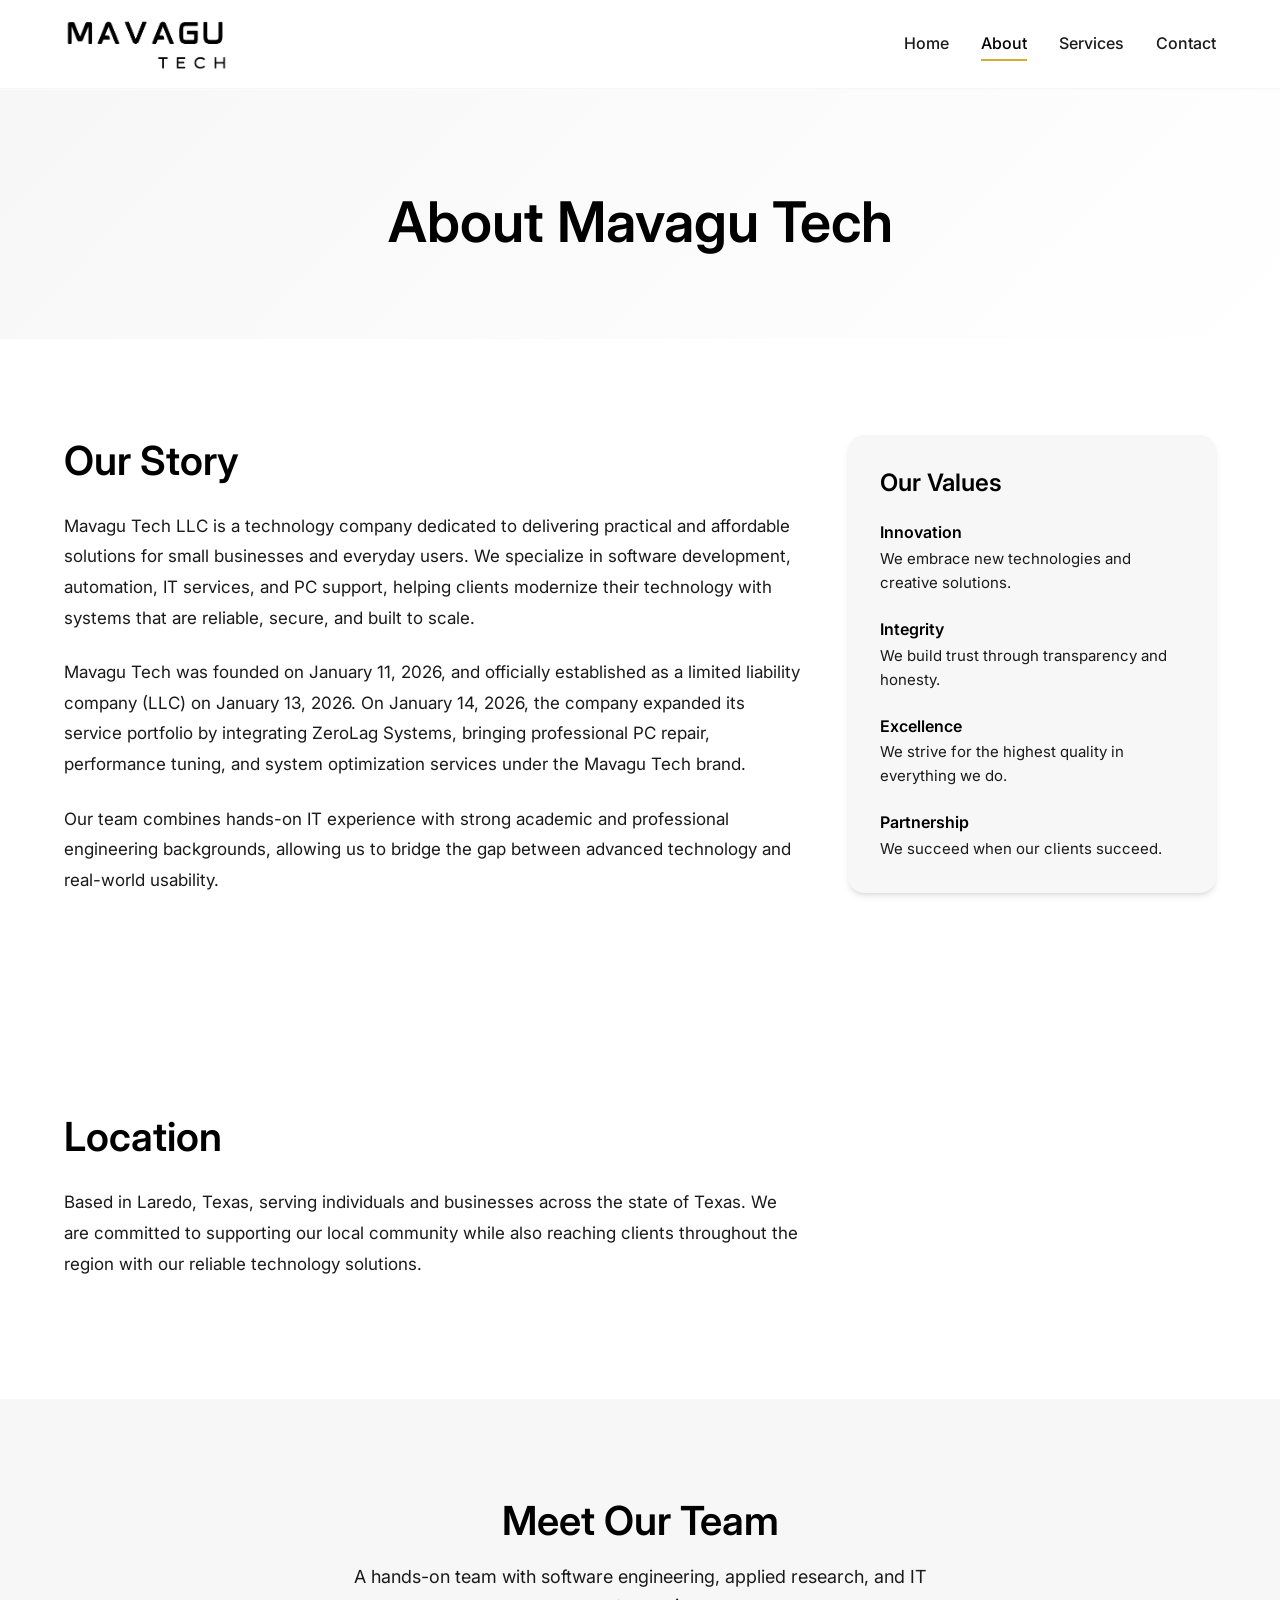
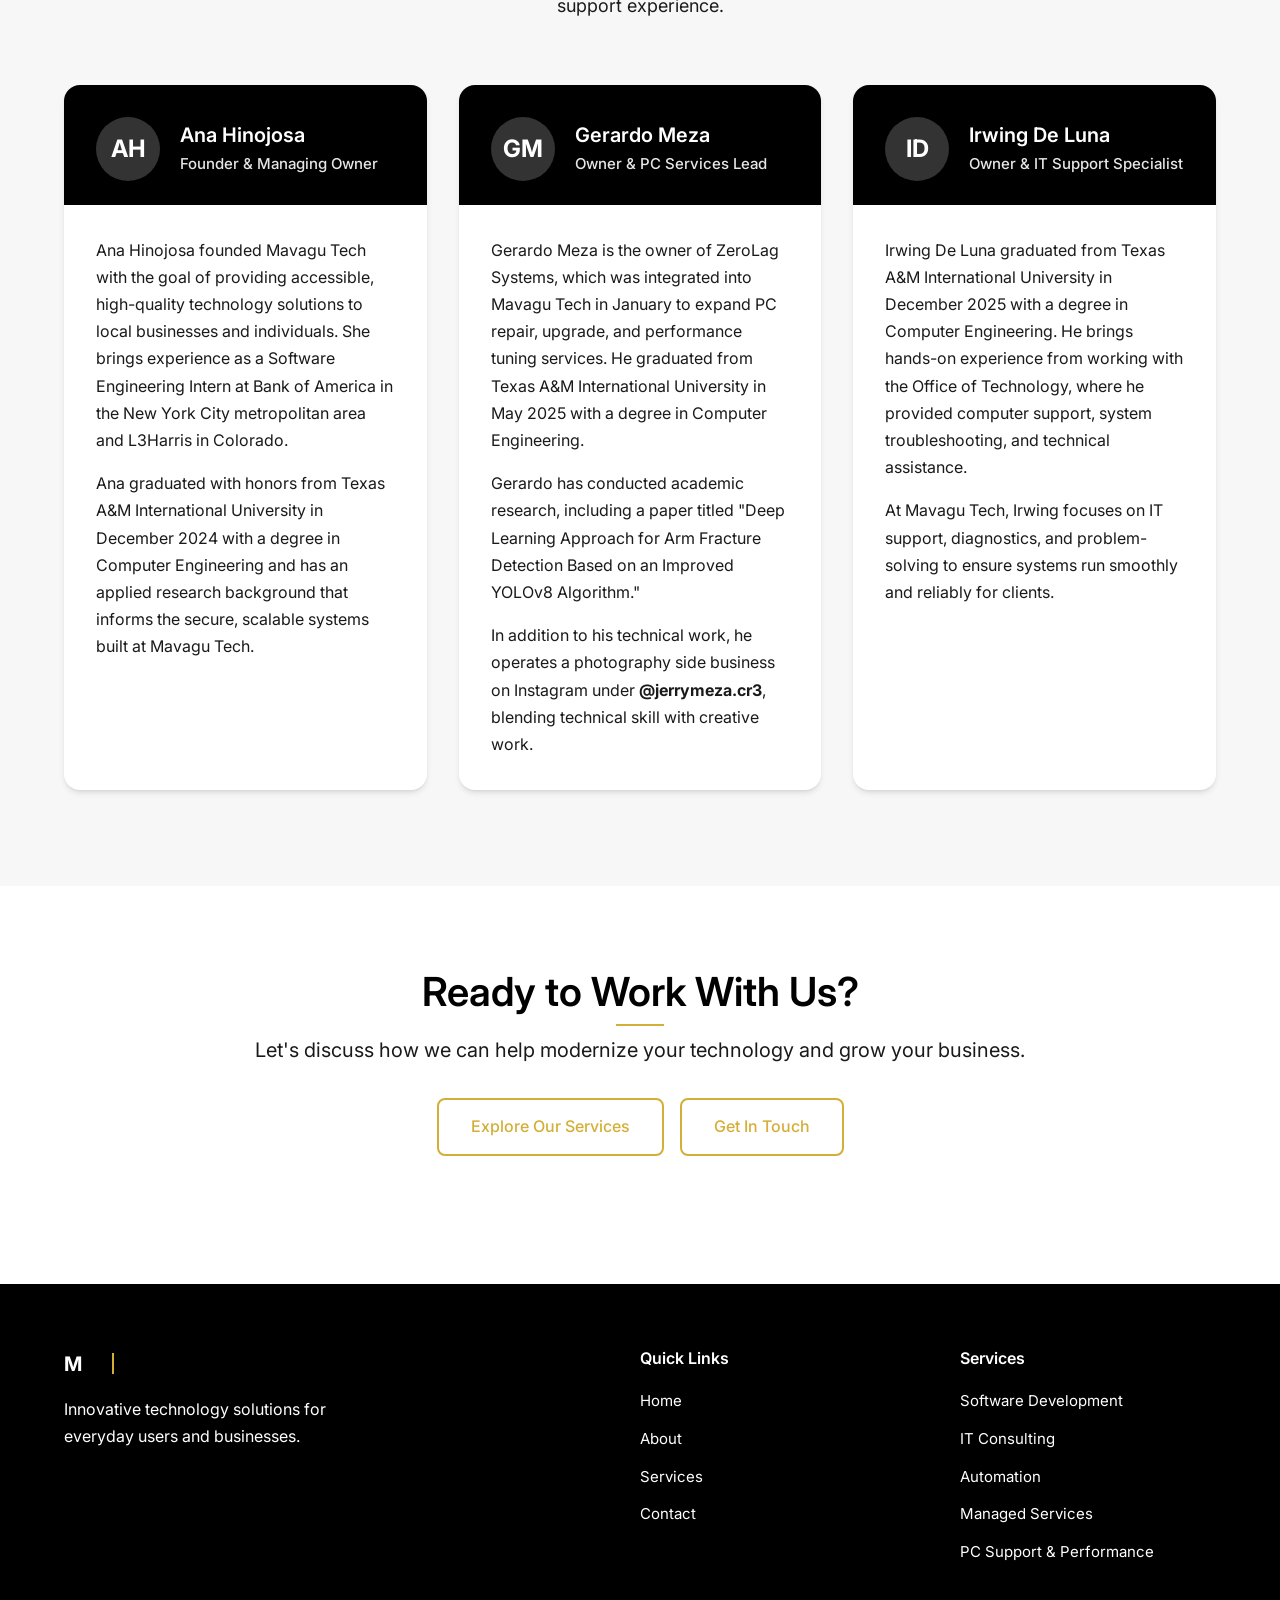
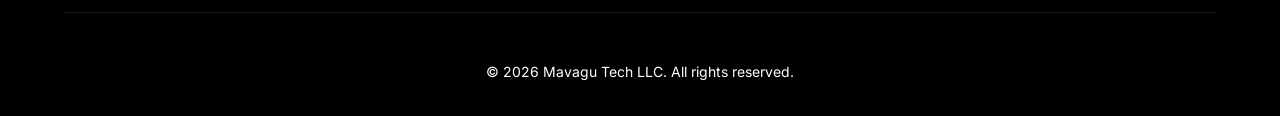
==== commit 20d364aa: "changed about" ====
--- a/about/index.html
+++ b/about/index.html
@@ -56,9 +56,9 @@
             </p>
 
             <p>
-              Mavagu Tech was officially formed as an LLC on January 13, 2026. On January 14, 2026, the company expanded its
-              service offerings through the integration of ZeroLag Systems, making professional PC repairs, performance tuning, and optimization services
-              available under the Mavagu Tech brand.
+              Mavagu Tech was founded on January 11, 2026, and officially established as a limited liability company (LLC) on January 13, 2026. 
+              On January 14, 2026, the company expanded its service portfolio by integrating ZeroLag Systems, bringing professional PC repair, 
+              performance tuning, and system optimization services under the Mavagu Tech brand.
             </p>
 
             <p>
